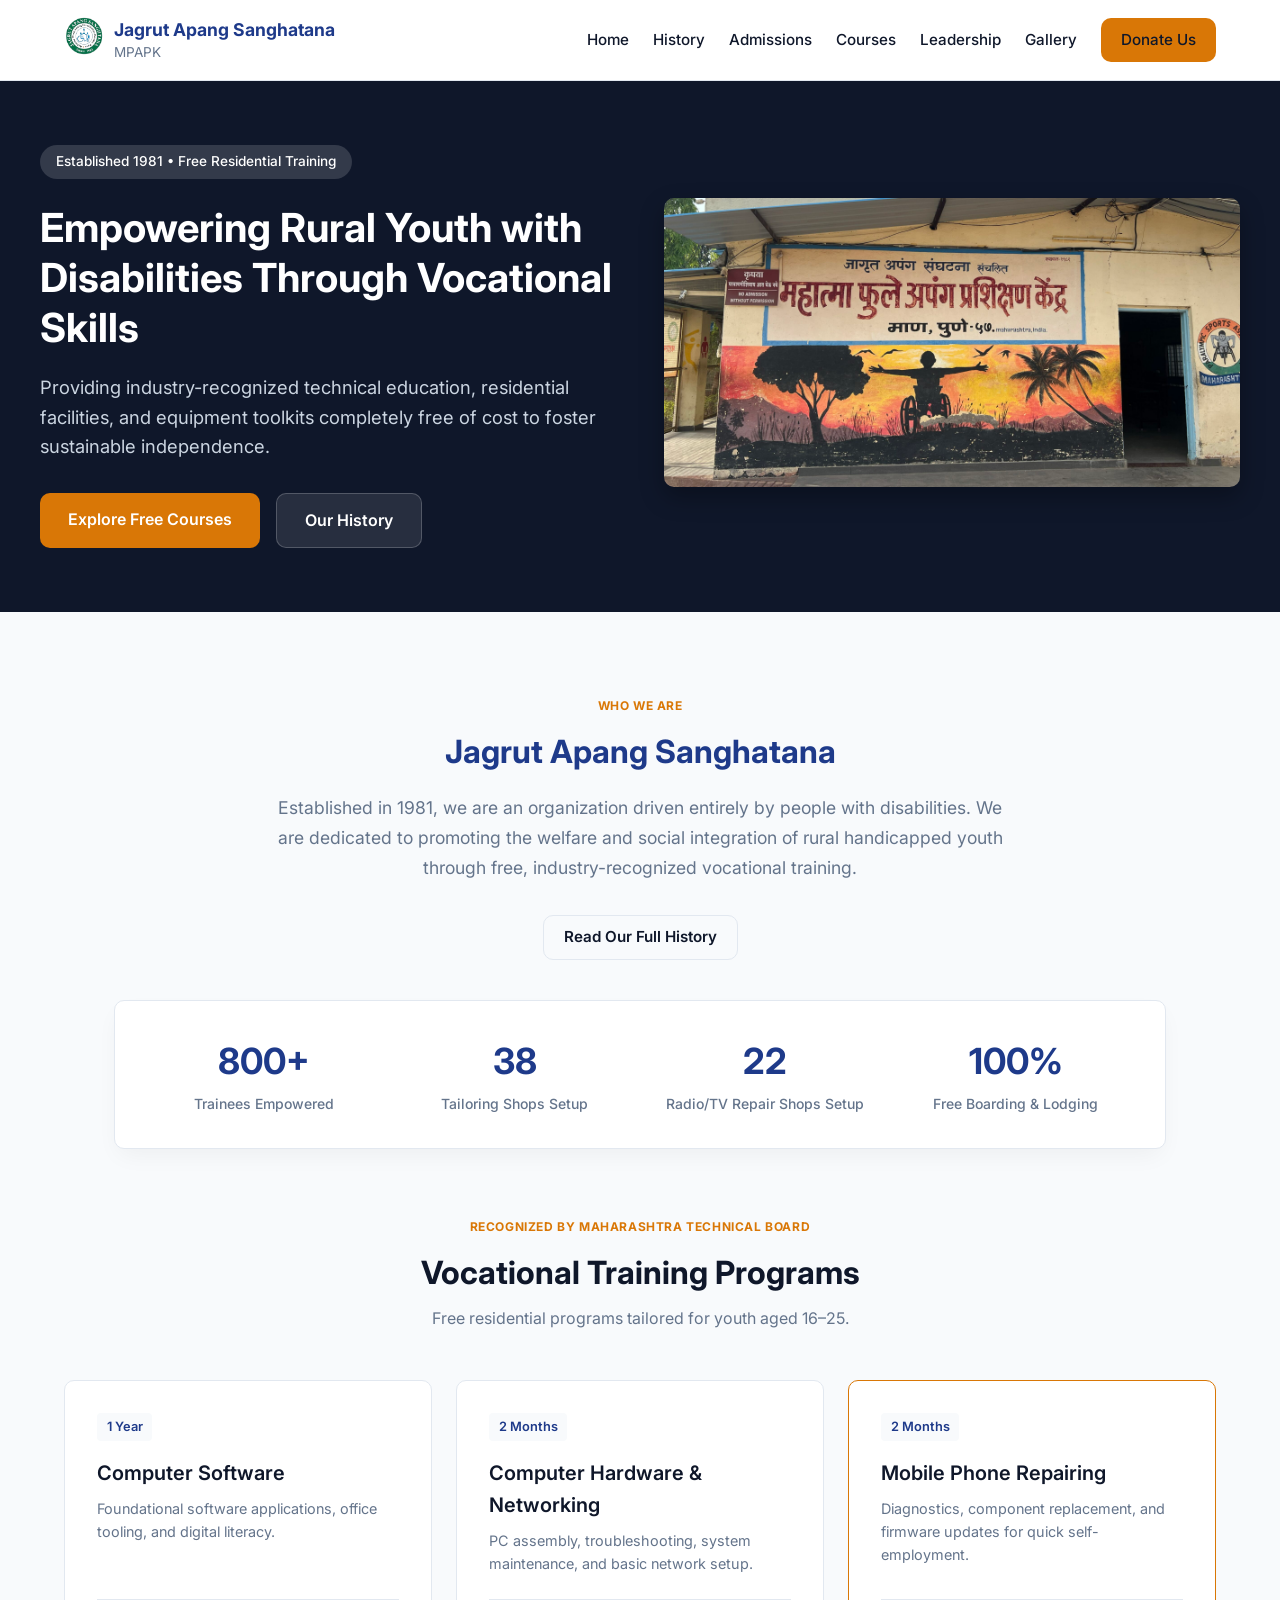
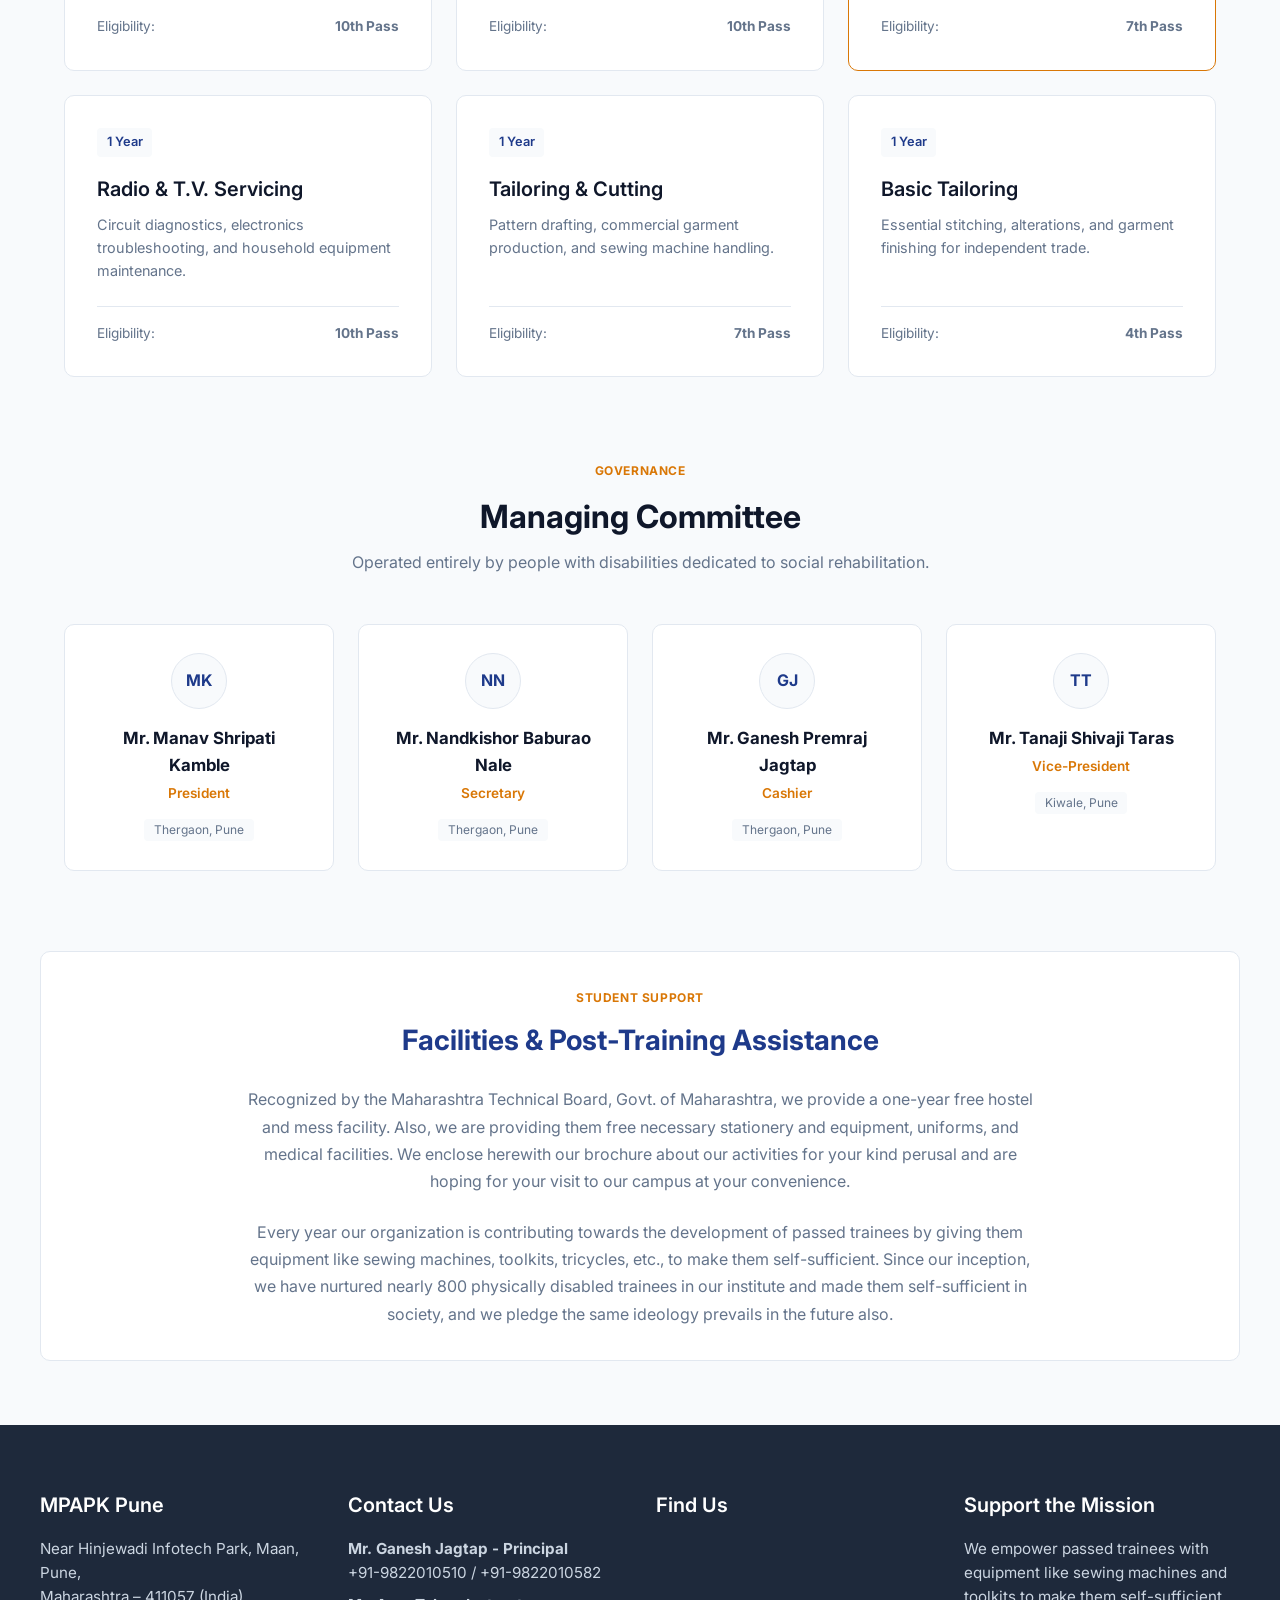
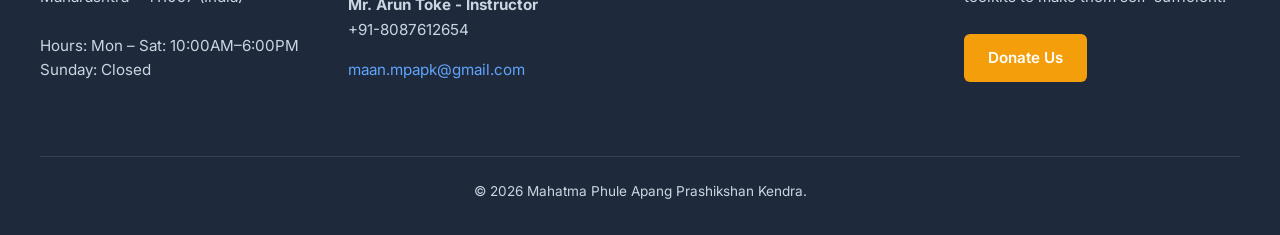
==== index.html @ 85456839 "Intial commit: Complete website redesign architecture" ====
<!DOCTYPE html>
<html lang="en">
<head>
    <meta charset="UTF-8" />
    <meta name="viewport" content="width=device-width, initial-scale=1.0" />
    <title>Mahatma Phule Apang Prashikshan Kendra | Empowering Through Skills</title>
    <link rel="preconnect" href="https://fonts.googleapis.com">
    <link rel="preconnect" href="https://fonts.gstatic.com" crossorigin>
    <link href="https://fonts.googleapis.com/css2?family=Inter:wght@400;500;600;700&display=swap" rel="stylesheet">
    <link rel="stylesheet" href="assets/css/style.css" />
    </head>
    <body>

    <!-- Navigation -->
    <nav class="navbar">
        <div class="nav-container">
        <div class="logo-wrapper">
            <a href="index.html">
            <img src="assets/images/logo.png" alt="MPAPK Logo" class="nav-logo" onerror="this.style.display='none'">
            </a>
            <a href="index.html" class="logo">Jagrut Apang Sanghatana <br><span>MPAPK</span></a>
        </div>
            <ul class="nav-links">
            <li><a href="index.html">Home</a></li>
            <li><a href="history.html">History</a></li>
            <li><a href="admissions.html">Admissions</a></li>
            <li><a href="#courses">Courses</a></li>
            <li><a href="#team">Leadership</a></li>
            <li><a href="gallery.html">Gallery</a></li>
            <li><a href="donate.html" class="btn btn-primary">Donate Us</a></li>
            </ul>
        </div>
    </nav>

<!-- Hero Section -->
    <header class="hero">
        <div class="hero-container">
        <div class="hero-content">
            <span class="badge">Established 1981 • Free Residential Training</span>
            <h1>Empowering Rural Youth with Disabilities Through Vocational Skills</h1>
            <p>
            Providing industry-recognized technical education, residential facilities, and equipment 
            toolkits completely free of cost to foster sustainable independence.
            </p>
            <div class="hero-actions">
            <a href="#courses" class="btn btn-primary btn-lg">Explore Free Courses</a>
            <a href="history.html" class="btn btn-secondary btn-lg">Our History</a>
            </div>
        </div>
        <div class="hero-image-box">
            <img src="assets/images/hero-bg.jpeg" alt="MPAPK Campus" class="hero-img">
        </div>
        </div>
    </header>

    <!-- Brief About Teaser -->
    <section id="about" style="max-width: 800px; margin: 5rem auto; padding: 0 1.5rem; text-align: center;">
        <span class="section-tag" style="color: #d97706; text-transform: uppercase; font-size: 0.75rem; font-weight: 700; letter-spacing: 0.05em;">Who We Are</span>
        <h2 style="color: #1e3a8a; font-size: 2rem; margin-top: 0.5rem; margin-bottom: 1rem;">Jagrut Apang Sanghatana</h2>
        <p style="color: #64748b; font-size: 1.1rem; line-height: 1.7; margin-bottom: 2rem;">
        Established in 1981, we are an organization driven entirely by people with disabilities. We are dedicated to promoting the welfare and social integration of rural handicapped youth through free, industry-recognized vocational training.
        </p>
        <a href="history.html" class="btn btn-outline">Read Our Full History</a>
    </section>

    <!-- Impact Counter Banner -->
    <section class="impact" id="impact">
        <div class="stats-grid">
        <div class="stat-card">
            <span class="stat-number">800+</span>
            <span class="stat-label">Trainees Empowered</span>
        </div>
        <div class="stat-card">
            <span class="stat-number">38</span>
            <span class="stat-label">Tailoring Shops Setup</span>
        </div>
        <div class="stat-card">
            <span class="stat-number">22</span>
            <span class="stat-label">Radio/TV Repair Shops Setup</span>
        </div>
        <div class="stat-card">
            <span class="stat-number">100%</span>
            <span class="stat-label">Free Boarding & Lodging</span>
        </div>
        </div>
    </section>

    <!-- Vocational Courses -->
    <section class="courses-section" id="courses">
        <div class="section-header">
        <span class="section-tag">Recognized by Maharashtra Technical Board</span>
        <h2>Vocational Training Programs</h2>
        <p>Free residential programs tailored for youth aged 16–25.</p>
        </div>

        <div class="courses-grid">
        <div class="course-card">
            <div class="card-tag">1 Year</div>
            <h3>Computer Software</h3>
            <p class="course-desc">Foundational software applications, office tooling, and digital literacy.</p>
            <div class="course-meta">
            <span>Eligibility:</span> <strong>10th Pass</strong>
            </div>
        </div>

        <div class="course-card">
            <div class="card-tag">2 Months</div>
            <h3>Computer Hardware & Networking</h3>
            <p class="course-desc">PC assembly, troubleshooting, system maintenance, and basic network setup.</p>
            <div class="course-meta">
            <span>Eligibility:</span> <strong>10th Pass</strong>
            </div>
        </div>

        <div class="course-card highlight">
            <div class="card-tag">2 Months</div>
            <h3>Mobile Phone Repairing</h3>
            <p class="course-desc">Diagnostics, component replacement, and firmware updates for quick self-employment.</p>
            <div class="course-meta">
            <span>Eligibility:</span> <strong>7th Pass</strong>
            </div>
        </div>

        <div class="course-card">
            <div class="card-tag">1 Year</div>
            <h3>Radio & T.V. Servicing</h3>
            <p class="course-desc">Circuit diagnostics, electronics troubleshooting, and household equipment maintenance.</p>
            <div class="course-meta">
            <span>Eligibility:</span> <strong>10th Pass</strong>
            </div>
        </div>

        <div class="course-card">
            <div class="card-tag">1 Year</div>
            <h3>Tailoring & Cutting</h3>
            <p class="course-desc">Pattern drafting, commercial garment production, and sewing machine handling.</p>
            <div class="course-meta">
            <span>Eligibility:</span> <strong>7th Pass</strong>
            </div>
        </div>

        <div class="course-card">
            <div class="card-tag">1 Year</div>
            <h3>Basic Tailoring</h3>
            <p class="course-desc">Essential stitching, alterations, and garment finishing for independent trade.</p>
            <div class="course-meta">
            <span>Eligibility:</span> <strong>4th Pass</strong>
            </div>
        </div>
        </div>
    </section>

    <!-- Cleaned Leadership Section (Sanitized) -->
    <section class="team-section" id="team">
        <div class="section-header">
        <span class="section-tag">Governance</span>
        <h2>Managing Committee</h2>
        <p>Operated entirely by people with disabilities dedicated to social rehabilitation.</p>
        </div>

        <div class="team-grid">
        <div class="team-card">
            <div class="avatar-placeholder">MK</div>
            <h3>Mr. Manav Shripati Kamble</h3>
            <p class="role">President</p>
            <span class="badge-role">Thergaon, Pune</span>
        </div>
        <div class="team-card">
            <div class="avatar-placeholder">NN</div>
            <h3>Mr. Nandkishor Baburao Nale</h3>
            <p class="role">Secretary</p>
            <span class="badge-role">Thergaon, Pune</span>
        </div>
        <div class="team-card">
            <div class="avatar-placeholder">GJ</div>
            <h3>Mr. Ganesh Premraj Jagtap</h3>
            <p class="role">Cashier</p>
            <span class="badge-role">Thergaon, Pune</span>
        </div>
        <div class="team-card">
            <div class="avatar-placeholder">TT</div>
            <h3>Mr. Tanaji Shivaji Taras</h3>
            <p class="role">Vice-President</p>
            <span class="badge-role">Kiwale, Pune</span>
        </div>
        </div>
    </section>

        <!-- Facilities & Support Section -->
    <section class="facilities-section" id="facilities" style="max-width: 1200px; margin: 4rem auto; padding: 2rem 1.5rem; background: white; border-radius: 10px; border: 1px solid #e2e8f0; text-align: center;">
        <span class="section-tag" style="color: #d97706; text-transform: uppercase; font-size: 0.75rem; font-weight: 700; letter-spacing: 0.05em;">Student Support</span>
        <h2 style="color: #1e3a8a; font-size: 1.75rem; margin-top: 0.5rem; margin-bottom: 1.5rem;">Facilities & Post-Training Assistance</h2>
        
        <div style="max-width: 800px; margin: auto; color: #64748b;">
        <p style="margin-bottom: 1.5rem; line-height: 1.7;">
            Recognized by the Maharashtra Technical Board, Govt. of Maharashtra, we provide a one-year free hostel and mess facility. Also, we are providing them free necessary stationery and equipment, uniforms, and medical facilities. We enclose herewith our brochure about our activities for your kind perusal and are hoping for your visit to our campus at your convenience.
        </p>
        <p style="line-height: 1.7;">
            Every year our organization is contributing towards the development of passed trainees by giving them equipment like sewing machines, toolkits, tricycles, etc., to make them self-sufficient. Since our inception, we have nurtured nearly 800 physically disabled trainees in our institute and made them self-sufficient in society, and we pledge the same ideology prevails in the future also.
        </p>
        </div>
    </section>

    <!-- Universal Footer -->
    <footer class="site-footer" id="contact" style="background-color: #1e293b; color: #cbd5e1; padding: 4rem 1.5rem 2rem; margin-top: 4rem;">
        <div style="max-width: 1200px; margin: auto; display: grid; grid-template-columns: repeat(auto-fit, minmax(220px, 1fr)); gap: 2rem; border-bottom: 1px solid #334155; padding-bottom: 2rem;">
        
        <!-- Column 1: Address & Hours -->
        <div>
            <h3 style="color: white; margin-bottom: 1rem; font-size: 1.25rem; font-weight: 600;">MPAPK Pune</h3>
            <p style="font-size: 0.95rem; line-height: 1.6; margin-bottom: 1.5rem;">
            Near Hinjewadi Infotech Park, Maan, Pune,<br>
            Maharashtra – 411057 (India)
            </p>
            <p style="font-size: 0.95rem; line-height: 1.6;">
            Hours: Mon – Sat: 10:00AM–6:00PM<br>
            Sunday: Closed
            </p>
        </div>

        <!-- Column 2: Direct Contact Details -->
        <div>
            <h3 style="color: white; margin-bottom: 1rem; font-size: 1.25rem; font-weight: 600;">Contact Us</h3>
            <p style="font-size: 0.95rem; line-height: 1.6; margin-bottom: 0.5rem;">
            <strong>Mr. Ganesh Jagtap - Principal</strong><br>
            +91-9822010510 / +91-9822010582
            </p>
            <p style="font-size: 0.95rem; line-height: 1.6; margin-bottom: 1rem;">
            <strong>Mr. Arun Toke - Instructor</strong><br>
            +91-8087612654
            </p>
            <p style="font-size: 0.95rem; line-height: 1.6;">
            <a href="mailto:maan.mpapk@gmail.com" style="color: #60a5fa; text-decoration: none;">maan.mpapk@gmail.com</a>
            </p>
        </div>

        <!-- Column 3: Map Embed -->
        <div>
            <h3 style="color: white; margin-bottom: 1rem; font-size: 1.25rem; font-weight: 600;">Find Us</h3>
            <iframe 
            src="https://www.google.com/maps/embed?pb=!1m18!1m12!1m3!1d3782.1643868697116!2d73.7145!3d18.5665!2m3!1f0!2f0!3f0!3m2!1i1024!2i768!4f13.1!3m3!1m2!1s0x0%3A0x0!2zMTjCsDMzJzU5LjQiTiA3M8KwNDInNTIuMiJF!5e0!3m2!1sen!2sin!4v1620000000000!5m2!1sen!2sin" 
            width="100%" 
            height="180" 
            style="border:0; border-radius: 8px;" 
            allowfullscreen="" 
            loading="lazy">
            </iframe>
        </div>

        <!-- Column 4: Support the Mission -->
        <div>
            <h3 style="color: white; margin-bottom: 1rem; font-size: 1.25rem; font-weight: 600;">Support the Mission</h3>
            <p style="font-size: 0.95rem; line-height: 1.6; margin-bottom: 1.5rem;">
            We empower passed trainees with equipment like sewing machines and toolkits to make them self-sufficient.
            </p>
            <a href="donate.html" class="btn btn-primary" style="background-color: #f59e0b; color: white; padding: 0.75rem 1.5rem; border-radius: 6px; text-decoration: none; font-weight: 600; display: inline-block;">Donate Us</a>
        </div>

        </div>
        
        <div style="max-width: 1200px; margin: auto; text-align: center; padding-top: 1.5rem; font-size: 0.85rem;">
        &copy; 2026 Mahatma Phule Apang Prashikshan Kendra.
        </div>
    </footer>

    <script src="assets/js/main.js"></script>
</body>
</html>
---- assets/css/style.css ----
:root {
    --primary: #1e3a8a;
    --primary-hover: #172554;
    --accent: #d97706;
    --bg-light: #f8fafc;
    --text-main: #0f172a;
    --text-muted: #64748b;
    --card-bg: #ffffff;
    --border-color: #e2e8f0;
    --radius: 10px;
    }

    * {
    margin: 0;
    padding: 0;
    box-sizing: border-box;
    font-family: 'Inter', system-ui, -apple-system, sans-serif;
    }

    body {
    background-color: var(--bg-light);
    color: var(--text-main);
    line-height: 1.6;
    }

    /* Nav */
    .navbar {
    position: sticky;
    top: 0;
    background: rgba(255, 255, 255, 0.95);
    backdrop-filter: blur(8px);
    border-bottom: 1px solid var(--border-color);
    z-index: 100;
    transition: all 0.3s ease;
    }

    .nav-container {
    max-width: 1200px;
    margin: auto;
    display: flex;
    justify-content: space-between;
    align-items: center;
    padding: 1rem 1.5rem;
    }

    .logo {
    font-weight: 700;
    font-size: 1.25rem;
    color: var(--primary);
    text-decoration: none;
    }

    .logo span {
    font-weight: 400;
    color: var(--accent);
    }

    .nav-links {
    display: flex;
    list-style: none;
    align-items: center;
    gap: 1.5rem;
    }

    .nav-links a {
    text-decoration: none;
    color: var(--text-main);
    font-size: 0.95rem;
    font-weight: 500;
    transition: color 0.2s ease;
    }

    .nav-links a:hover {
    color: var(--primary);
    }

/* Hero Section (Side-by-Side Layout) */
    .hero {
    padding: 4rem 1.5rem;
    background: #0f172a; /* Solid dark blue background */
    color: white;
    }

    .hero-container {
    max-width: 1200px;
    margin: auto;
    display: flex;
    align-items: center;
    gap: 3rem;
    }

    .hero-content {
    flex: 1;
    text-align: left; /* Aligns text to the left */
    }

    .badge {
    display: inline-block;
    background: rgba(255, 255, 255, 0.15);
    padding: 0.4rem 1rem;
    border-radius: 9999px;
    font-size: 0.85rem;
    font-weight: 500;
    margin-bottom: 1.5rem;
    }

    .hero h1 {
    font-size: 2.5rem;
    font-weight: 700;
    line-height: 1.25;
    margin-bottom: 1.25rem;
    }

    .hero p {
    font-size: 1.15rem;
    color: #cbd5e1;
    margin-bottom: 2rem;
    }

    .hero-actions {
    display: flex;
    justify-content: flex-start;
    gap: 1rem;
    }

    /* New Image Box Styles */
    .hero-image-box {
    flex: 1;
    }

    .hero-img {
    width: 100%;
    height: auto;
    border-radius: var(--radius);
    box-shadow: 0 10px 25px rgba(0, 0, 0, 0.3); /* Adds a nice shadow behind the image */
    }

    /* Make it stack on mobile screens */
    @media (max-width: 900px) {
    .hero-container {
        flex-direction: column-reverse; /* Puts the image on top on mobile */
        text-align: center;
        gap: 2rem;
    }
    .hero-content {
        text-align: center;
    }
    .hero-actions {
        justify-content: center;
    }
    }

    /* Buttons */
    .btn {
    display: inline-block;
    padding: 0.6rem 1.25rem;
    border-radius: var(--radius);
    text-decoration: none;
    font-weight: 600;
    font-size: 0.95rem;
    transition: all 0.2s ease;
    }

    .btn-lg {
    padding: 0.85rem 1.75rem;
    font-size: 1rem;
    }

    .btn-primary {
    background-color: var(--accent);
    color: #fff;
    }

    .btn-primary:hover {
    filter: brightness(0.95);
    }

    .btn-secondary {
    background: rgba(255, 255, 255, 0.1);
    color: #fff;
    border: 1px solid rgba(255, 255, 255, 0.2);
    }

    .btn-secondary:hover {
    background: rgba(255, 255, 255, 0.2);
    }

    .btn-outline {
    border: 1px solid var(--border-color);
    color: var(--text-main);
    }

    /* Impact Section */
    .impact {
    max-width: 1100px;
    margin: -2.5rem auto 4rem auto;
    padding: 0 1.5rem;
    }

    .stats-grid {
    display: grid;
    grid-template-columns: repeat(auto-fit, minmax(200px, 1fr));
    gap: 1rem;
    background: white;
    padding: 2rem;
    border-radius: var(--radius);
    box-shadow: 0 10px 25px -5px rgba(0, 0, 0, 0.05);
    border: 1px solid var(--border-color);
    text-align: center;
    }

    .stat-number {
    display: block;
    font-size: 2.25rem;
    font-weight: 700;
    color: var(--primary);
    }

    .stat-label {
    font-size: 0.875rem;
    color: var(--text-muted);
    font-weight: 500;
    }

    /* Section Header */
    .section-header {
    text-align: center;
    max-width: 600px;
    margin: 0 auto 3rem auto;
    }

    .section-tag {
    color: var(--accent);
    text-transform: uppercase;
    font-size: 0.75rem;
    letter-spacing: 0.05em;
    font-weight: 700;
    }

    .section-header h2 {
    font-size: 2rem;
    font-weight: 700;
    margin-top: 0.5rem;
    }

    .section-header p {
    color: var(--text-muted);
    margin-top: 0.5rem;
    }

    /* Courses Grid */
    .courses-section, .team-section {
    max-width: 1200px;
    margin: 0 auto 5rem auto;
    padding: 0 1.5rem;
    }

    .courses-grid {
    display: grid;
    grid-template-columns: repeat(auto-fit, minmax(320px, 1fr));
    gap: 1.5rem;
    }

    .course-card {
    background: var(--card-bg);
    padding: 2rem;
    border-radius: var(--radius);
    border: 1px solid var(--border-color);
    display: flex;
    flex-direction: column;
    position: relative;
    transition: transform 0.2s ease, box-shadow 0.2s ease;
    }

    .course-card:hover {
    transform: translateY(-4px);
    box-shadow: 0 12px 20px -5px rgba(0, 0, 0, 0.08);
    }

    .course-card.highlight {
    border-color: var(--accent);
    }

    .card-tag {
    align-self: flex-start;
    background: var(--bg-light);
    color: var(--primary);
    font-size: 0.8rem;
    font-weight: 600;
    padding: 0.25rem 0.6rem;
    border-radius: 4px;
    margin-bottom: 1rem;
    }

    .course-card h3 {
    font-size: 1.25rem;
    font-weight: 600;
    margin-bottom: 0.5rem;
    }

    .course-desc {
    font-size: 0.9rem;
    color: var(--text-muted);
    flex-grow: 1;
    margin-bottom: 1.5rem;
    }

    .course-meta {
    border-top: 1px solid var(--border-color);
    padding-top: 1rem;
    font-size: 0.85rem;
    color: var(--text-muted);
    display: flex;
    justify-content: space-between;
    }

    /* Team Grid */
    .team-grid {
    display: grid;
    grid-template-columns: repeat(auto-fit, minmax(240px, 1fr));
    gap: 1.5rem;
    }

    .team-card {
    background: white;
    padding: 1.75rem;
    border-radius: var(--radius);
    border: 1px solid var(--border-color);
    text-align: center;
    }

    .avatar-placeholder {
    width: 56px;
    height: 56px;
    background: var(--bg-light);
    color: var(--primary);
    display: flex;
    align-items: center;
    justify-content: center;
    border-radius: 50%;
    font-weight: 700;
    margin: 0 auto 1rem auto;
    border: 1px solid var(--border-color);
    }

    .team-card h3 {
    font-size: 1.05rem;
    margin-bottom: 0.25rem;
    }

    .team-card .role {
    color: var(--accent);
    font-size: 0.85rem;
    font-weight: 600;
    margin-bottom: 0.75rem;
    }

    .badge-role {
    background: var(--bg-light);
    font-size: 0.75rem;
    padding: 0.2rem 0.6rem;
    border-radius: 4px;
    color: var(--text-muted);
    }

    /* Footer */
    .footer {
    background: #0f172a;
    color: #94a3b8;
    padding: 4rem 1.5rem 2rem 1.5rem;
    }

    .footer-container {
    max-width: 1200px;
    margin: auto;
    display: flex;
    justify-content: space-between;
    flex-wrap: wrap;
    gap: 2rem;
    }

    .footer-info h3 {
    color: white;
    font-size: 1.15rem;
    margin-bottom: 0.5rem;
    }

    .hours {
    margin-top: 0.5rem;
    font-size: 0.85rem;
    }

    .footer-cta h4 {
    color: white;
    margin-bottom: 0.5rem;
    }

    .footer-cta p {
    margin-bottom: 1rem;
    }

    @media (max-width: 768px) {
    .nav-links { display: none; }
    .hero h1 { font-size: 1.85rem; }
    .stats-grid { grid-template-columns: 1fr 1fr; }
    }

    /* Navigation Logo Updates */
    .logo-wrapper {
    display: flex;
    align-items: center;
    gap: 10px;
    }

    .nav-logo {
    height: 40px;
    width: auto;
    }

    .logo {
    font-weight: 700;
    font-size: 1.1rem;
    color: var(--primary);
    text-decoration: none;
    line-height: 1.2;
    }

    .logo span {
    font-weight: 400;
    font-size: 0.85rem;
    color: var(--text-muted);
    }

    /* About & History Section */
    .about-section {
    max-width: 1200px;
    margin: 4rem auto;
    padding: 0 1.5rem;
    }

    .about-container {
    display: grid;
    grid-template-columns: 1fr 1fr;
    gap: 3rem;
    background: white;
    padding: 3rem;
    border-radius: var(--radius);
    border: 1px solid var(--border-color);
    box-shadow: 0 4px 6px -1px rgba(0, 0, 0, 0.05);
    }

    .about-content h2, .history-content h2 {
    font-size: 1.75rem;
    color: var(--primary);
    margin-bottom: 1rem;
    margin-top: 0.5rem;
    }

    .about-content p, .history-content p {
    color: var(--text-muted);
    margin-bottom: 1.5rem;
    }

    .objective-list {
    list-style-type: disc;
    padding-left: 1.5rem;
    color: var(--text-muted);
    }

    .objective-list li {
    margin-bottom: 0.75rem;
    }

    .footer-container {
    display: grid;
    grid-template-columns: 1fr 1fr 1fr;
    gap: 2rem;
    }

    @media (max-width: 900px) {
    .about-container {
        grid-template-columns: 1fr;
    }
    .footer-container {
        grid-template-columns: 1fr;
    }
    }
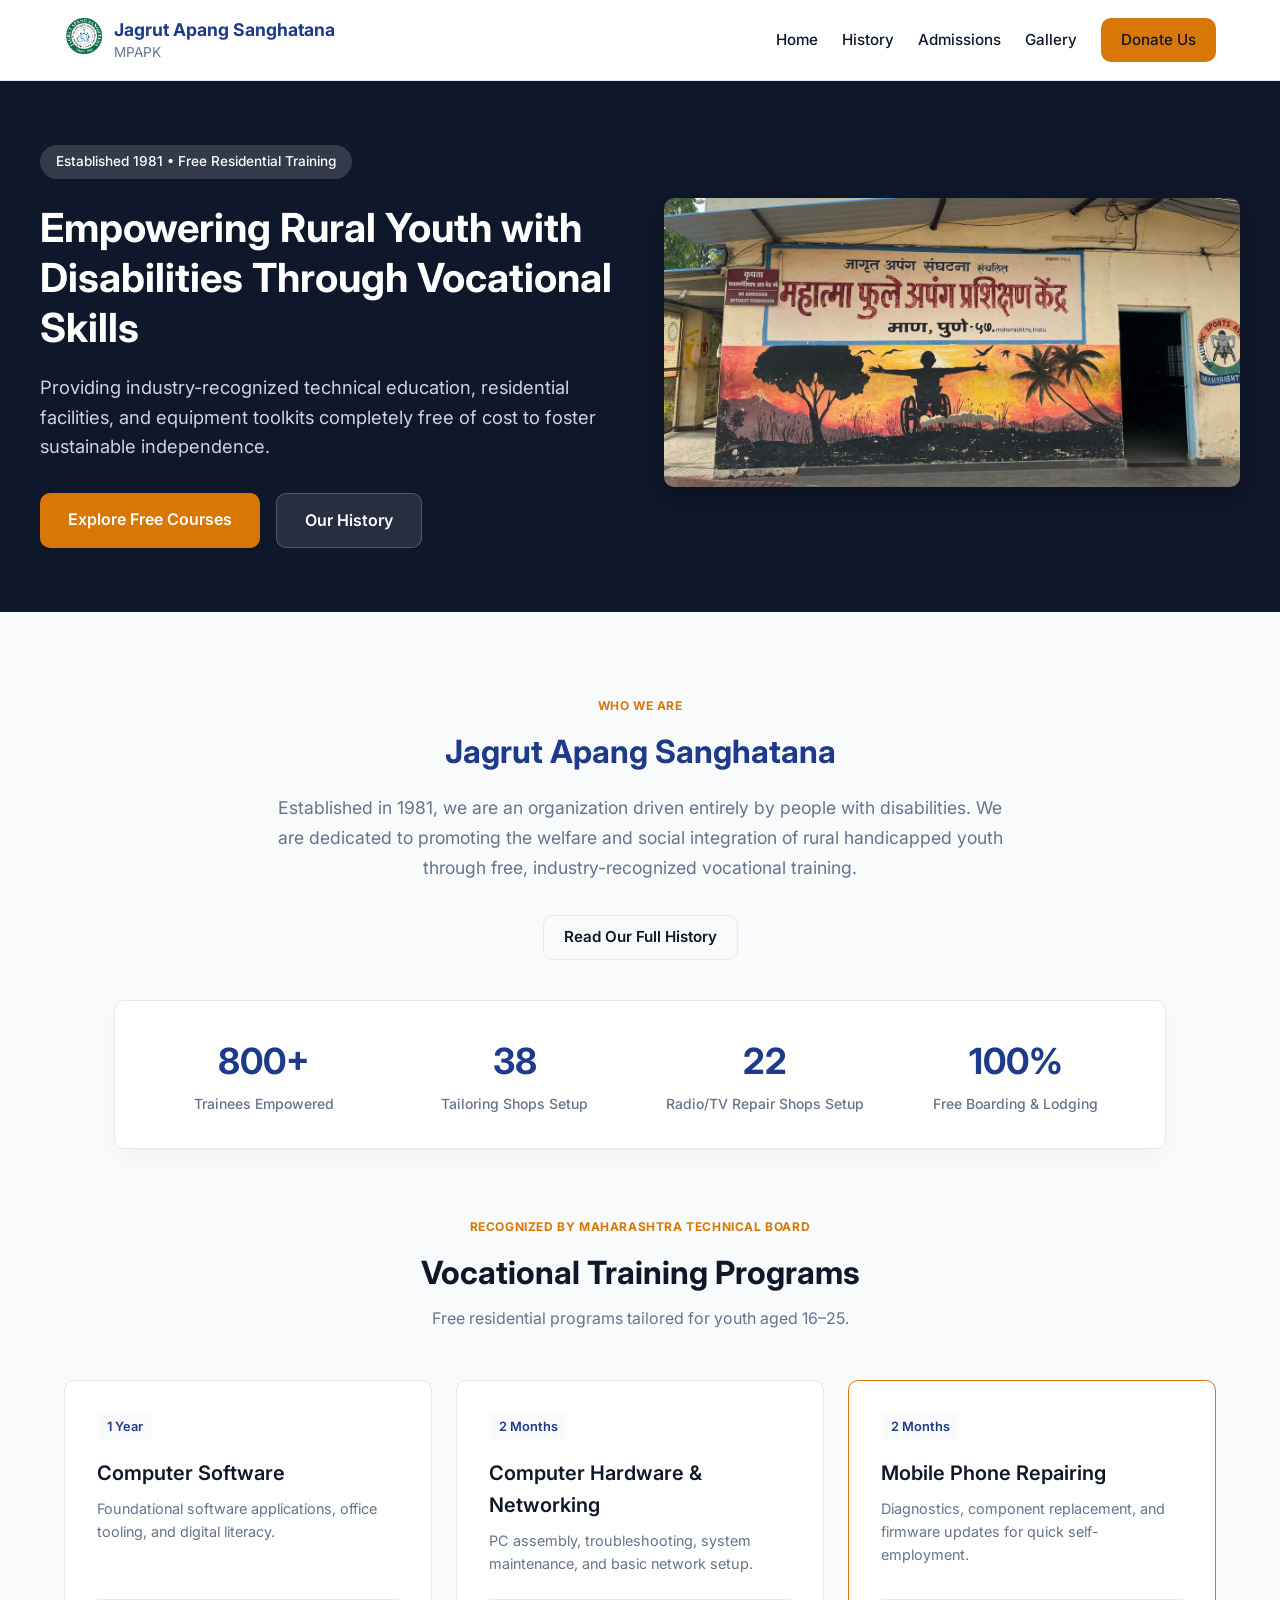
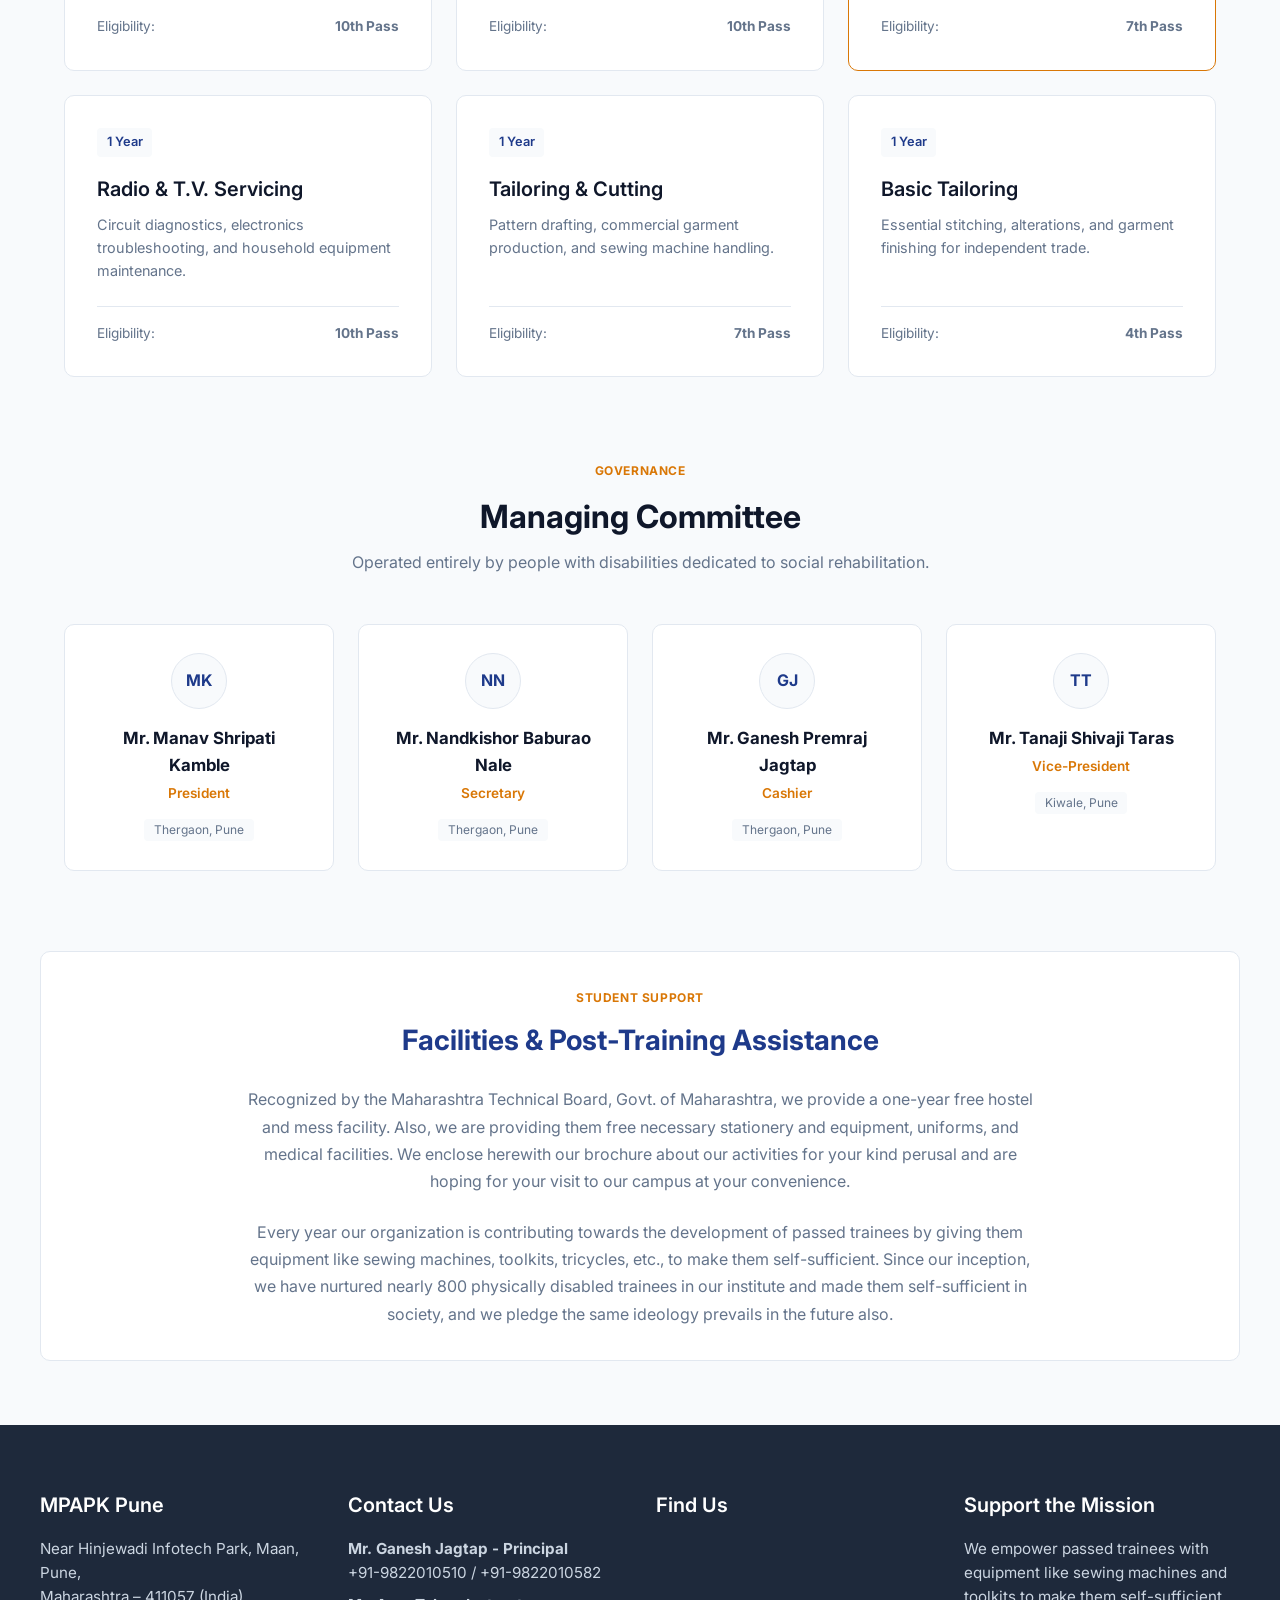
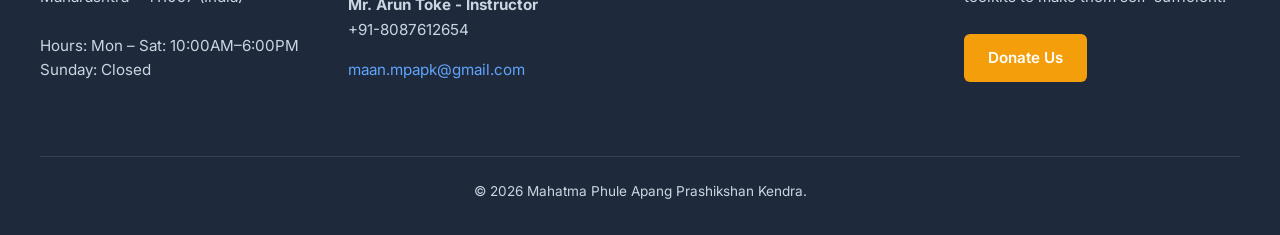
==== commit 51290d84: "Update navigation bar and universal footer" ====
--- a/index.html
+++ b/index.html
@@ -20,15 +20,13 @@
             </a>
             <a href="index.html" class="logo">Jagrut Apang Sanghatana <br><span>MPAPK</span></a>
         </div>
-            <ul class="nav-links">
-            <li><a href="index.html">Home</a></li>
-            <li><a href="history.html">History</a></li>
-            <li><a href="admissions.html">Admissions</a></li>
-            <li><a href="#courses">Courses</a></li>
-            <li><a href="#team">Leadership</a></li>
-            <li><a href="gallery.html">Gallery</a></li>
-            <li><a href="donate.html" class="btn btn-primary">Donate Us</a></li>
-            </ul>
+    <ul class="nav-links">
+        <li><a href="index.html">Home</a></li>
+        <li><a href="history.html">History</a></li>
+        <li><a href="admissions.html">Admissions</a></li>
+        <li><a href="gallery.html">Gallery</a></li>
+        <li><a href="donate.html" class="btn btn-primary">Donate Us</a></li>
+      </ul>
         </div>
     </nav>
 
--- a/assets/css/style.css
+++ b/assets/css/style.css
@@ -484,4 +484,6 @@
     .footer-container {
         grid-template-columns: 1fr;
     }
-    }+    }
+
+    
